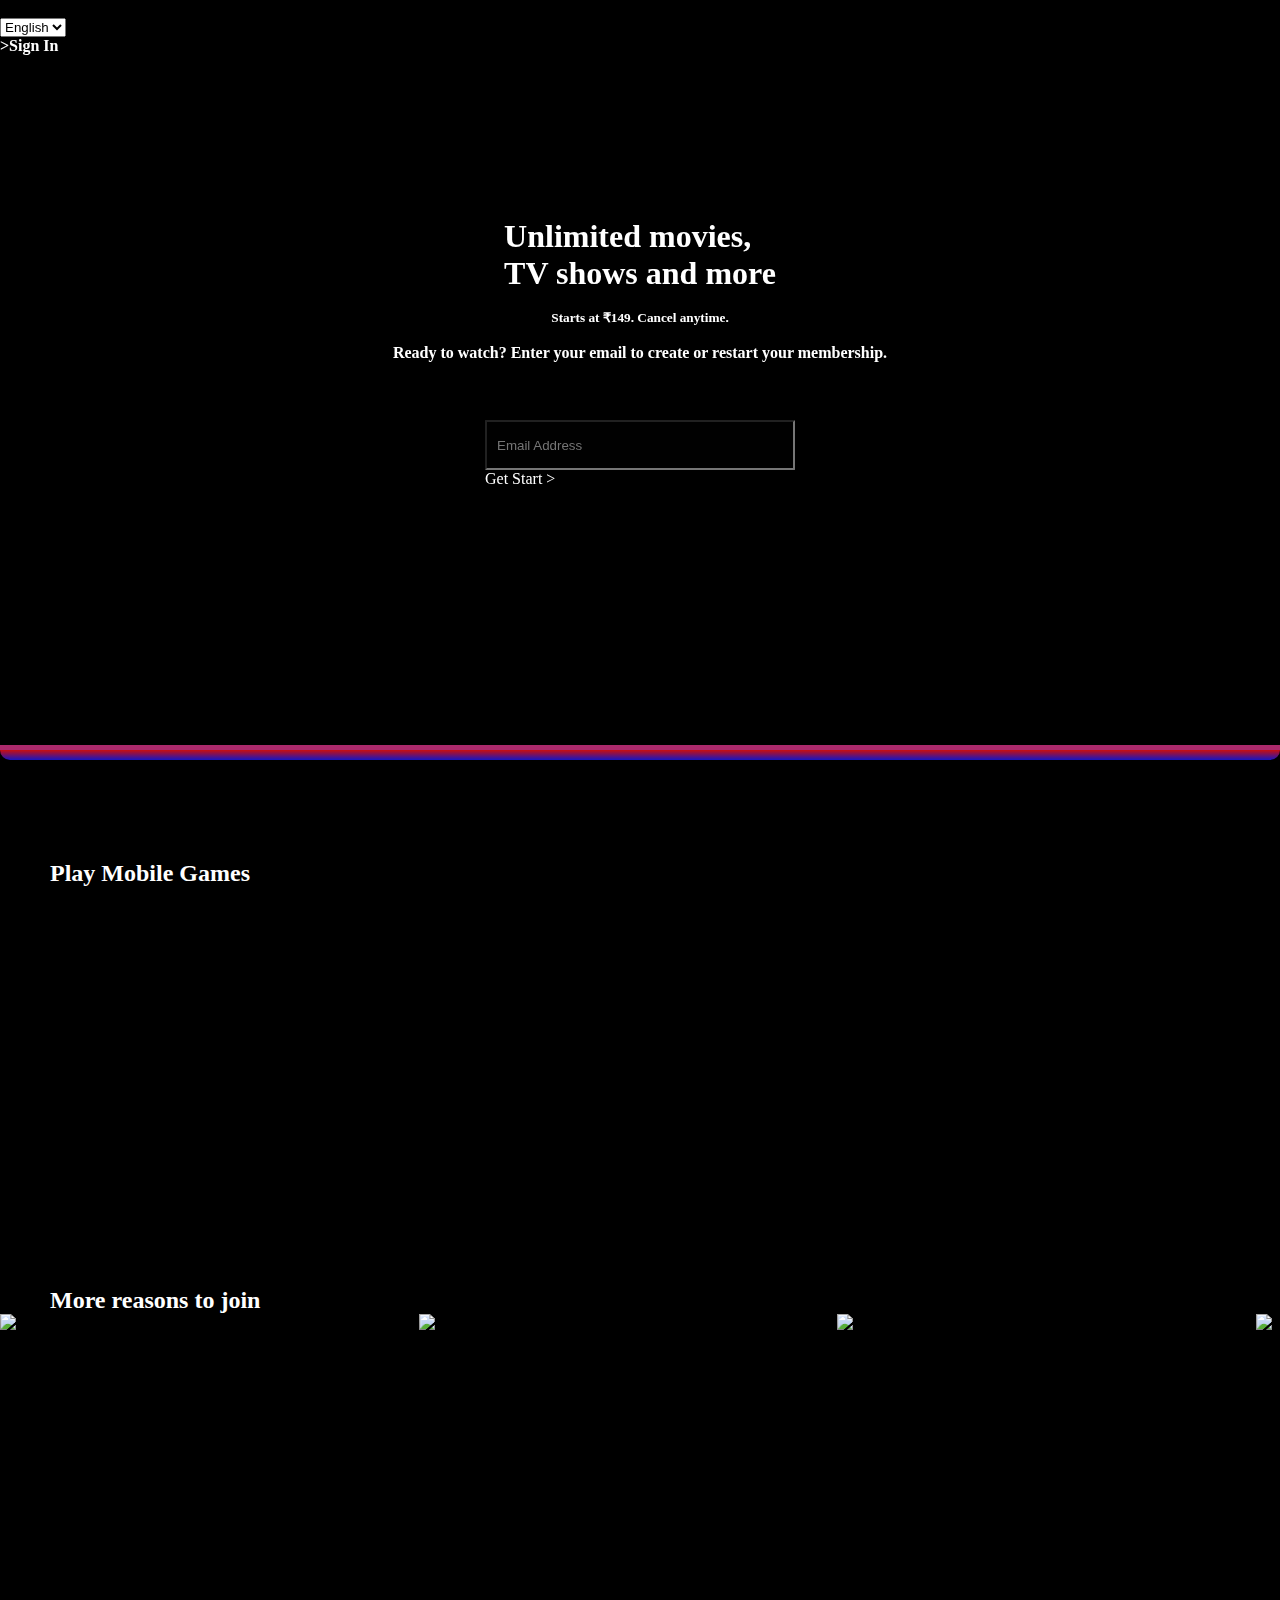
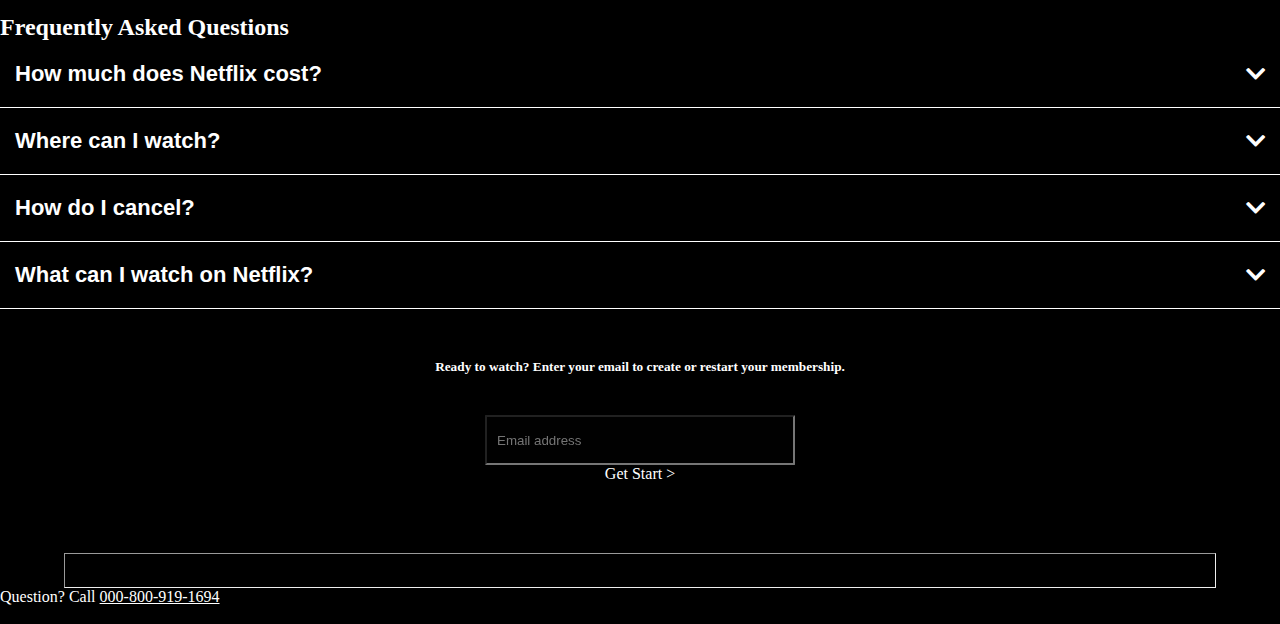
==== index.html @ 48da44a6 "Add files via upload" ====
<!DOCTYPE html>
<html lang="en">
  <head>
    <meta charset="UTF-8" />
    <meta name="viewport" content="width=device-width, initial-scale=1.0" />
    <title>Netflix-Rewa</title>
    <link
      href="https://cdn.jsdelivr.net/npm/bootstrap@5.3.2/dist/css/bootstrap.min.css"
      rel="stylesheet"
      integrity="sha384-T3c6CoIi6uLrA9TneNEoa7RxnatzjcDSCmG1MXxSR1GAsXEV/Dwwykc2MPK8M2HN"
      crossorigin="anonymous"
    />
    <link
      rel="stylesheet"
      href="https://cdnjs.cloudflare.com/ajax/libs/font-awesome/4.7.0/css/font-awesome.min.css"
    />
    <script
      src="https://cdn.jsdelivr.net/npm/bootstrap@5.3.2/dist/js/bootstrap.bundle.min.js"
      integrity="sha384-C6RzsynM9kWDrMNeT87bh95OGNyZPhcTNXj1NW7RuBCsyN/o0jlpcV8Qyq46cDfL"
      crossorigin="anonymous"
    ></script>
    <link rel="stylesheet" href="style.css" />
    <link
      rel="stylesheet"
      href="https://cdnjs.cloudflare.com/ajax/libs/font-awesome/5.15.1/css/all.min.css"
    />

    <link
      href="https://fonts.googleapis.com/css2?family=Open+Sans&display=swap"
      rel="stylesheet"
    />
  </head>
  <style>
    * {
      margin: 0%;
      padding: 0%;
      box-sizing: border-box;
     
    }
    body{
      background-color: #000;
    }
    
   
    #info {
       height: 80%;
      display: flex;
      flex-direction: column;
      align-items: center;
      justify-content: center;
    }
    h1 {
      color: white;
      display: flex;
      flex-direction: column;

      font-weight: bold;
    }
    h5 {
      color: #fff;
    }
    b {
      color: #fff;
    }
    input {
      height: 50px;
      width: 310px;
    }
    container-fluid h3 {
      border-radius: 8px;
      height: 50px;
      width: 600px;
      color: #fff;
      background-color: rgb(179, 158, 158);
      margin-top: 10px;
      box-shadow: 5px 5px 10px -1 rgb(11, 11, 210),
        -5px -5px 10px -1px rgb(173, 12, 12);
    }
    h3:hover {
      background-color: gray;
    }
    .im{
      display: flex;
      align-items: center;
    }
    @media screen and (max-width: 800px) {
      h3 {
        font-size: small;
        width: 200px;
        height: 40px;
      }
      img {
        width: 100px;
        height: 40px;
      }
    }
    @media screen and (max-width: 1200px) and (min-width: 800px) {
      h3 {
        font-size: small;
        width: 250px;
        height: 45px;
      }
      
    }
    @media screen and (max-width: 600px) {
      .img {
        
        height: 200px;
        width: 300px;
        text-align: center;
      }
      .img-4{
        display:flex;
        flex-direction: column;
        align-items: center;
        
      }
      .img-4 img{
        width: 80%;
        height:200px;
      }
      #im {
        height: 150px;
        width: 250px;
        display: flex;
      align-items: center;
      }
    }
    #email {
      border-radius: 1px;
      background-color: rgba(5, 3, 3, 0.216);
      backdrop-filter: blur(10px);
      margin-top: 40px;padding: 10px;
    }
    hr{
      
      margin-top: 70px;
      height: 35px;
      width: 90%;
      margin-left: 5%;
      color: #877d7d81;
    }
    p{
      color: #fff;
    }
    .animate {
     
      background: linear-gradient(to top, rgb(21, 21, 194),rgb(202, 14, 14) );
      border-radius: 0 0 30px 30px;
 
      height: 10px;
      margin: 0;
      display: flex;
      align-items: center;
      justify-content: center;
     
      color: white; 
    }
    

    .img-4{
      display: flex;
      justify-content: space-between;
      flex-wrap: wrap;
    }
  </style>
  <body>
    <div
      class="container-fluid"
      style="
        height: 750px;
        background-image: url(https://www.okynemedialab.com/wp-content/uploads/2019/11/netflix-background-50-Black-1024x576.jpg);
        background-size: cover;
        backdrop-filter: blur(40px);
        border-bottom: 5px solid rgb(171, 42, 108);
        background-attachment:fixed;
      "
    >
      <div class="d-flex align-items-center">
        <strong role="status" id="logo"
          ><img src="/photos/logo.png" alt="" height="80px"
          id="grayscale"
        /></strong>
        <div class="btn ms-auto" aria-hidden="true">
          <select name="language" id="language">
            English
            <option value="language">English</option>
            <option value="language">Hindi</option>
          </select>
        </div>
        <div class="btn btn-danger btn-sm" >
          <a href="/login.html" style="color: #fff; text-decoration: none; font-weight: bold;">>Sign In</a>
           
        </div>
      </div>
      <div id="info">
        <h1>Unlimited movies,<br />TV shows and more</h1>
        <br />
        <h5>Starts at ₹149. Cancel anytime.</h5>
        <br />
        <b
          >Ready to watch? Enter your email to create or restart your
          membership.</b
        ><br />
       
        <label for="email">
        <input type="email" placeholder="Email Address" id="email"  required name="emails" style="color:#fff;" />
        <div class="btn btn-danger btn-lg">
          <a
            href=""
            style="color: white; font-weight: 400; text-decoration: none"
            >Get Start ></a
          >
        </div>
       
        </label>
        </div>
       </form>
      </div>
      
    </div>
    <div class="animate"></div>
    <div
      class="container-fluid"
      style="background-color: #000; margin-top: 0px"
    >
      <div
        class="container-fluid"
        style="
          display: flex;
          flex-direction: column;
          align-items: center;
          display: block;
        "
      >
        <h2 style="color: #fff; padding: 100px 0 0 50px">Play Mobile Games</h2>
        <div class="im">
          <img
          src="/photos/man.png"
          alt=""
          height="300px"
          style="border-radius: 5px; margin-left:20%;"
          id="im"
        />
        </div>
        <h2 style="color: #fff; padding: 100px 0 0 50px">
          More reasons to join
        </h2>
        <div class="img-4">
          <img src="/photos/man21.png" alt="q" height="300px" id="img" />
          <img src="/photos/man22.png" alt="q" height="300px" id="img" />
          <img src="/photos/man23.png" alt="q" height="300px" id="img" />
          <img src="/photos/man24.png" alt="q" height="300px" id="img" />
        </div>
        <h2 style="color: #fff">Frequently Asked Questions</h2>
        <div class="questions-container">
          <div class="question">
            <button>
              <span>How much does Netflix cost?</span>
              <i class="fas fa-chevron-down d-arrow"></i>
            </button>
            <p>
              Start With An Online Course.An online tutorial is probably the
              best way to learn JavaScript.If you're serious about learning
              fast, efficiently and without missing any important information,
              then you should consider enrolling in an online course.
            </p>
          </div>

          <div class="question">
            <button>
              <span>Where can I watch?</span>
              <i class="fas fa-chevron-down d-arrow"></i>
            </button>
            <p>
              I suggest taking a look at Typescript and learning some popular
              frontend framework (Angular, React, Vue). If you are interested in
              backend, take a look at Node. js.
            </p>
          </div>

          <div class="question">
            <button>
              <span>How do I cancel?</span>
              <i class="fas fa-chevron-down d-arrow"></i>
            </button>
            <p>
              Lorem ipsum dolor sit amet consectetur adipisicing elit. Quasi
              laboriosam ea odit voluptate culpa quas explicabo.
            </p>
          </div>

          <div class="question">
            <button>
              <span>What can I watch on Netflix?</span>
              <i class="fas fa-chevron-down d-arrow"></i>
            </button>
            <p>
              Lorem ipsum dolor sit amet consectetur adipisicing elit. Natus
              corporis pariatur a maiores minus tempore magni nam beatae dolores
              omnis.
            </p>
          </div>
        </div>
        <h5
          style="
            color: #fff;
            font-weight: bold;
            margin-top: 50px;
            text-align: center;
          "
        >
          Ready to watch? Enter your email to create or restart your membership.
        </h5>
        <center>
          <input
            type="email"
            name="email"
            placeholder="Email address"
            id="email"
          required
            
          />
          <div class="btn btn-danger btn-lg">
            <a
              href=""
              style="color: white; font-weight: 400; text-decoration: none"
              >Get Start ></a
            >
          </div>
        </center>
        <hr>
       <footer>
        <p>
          Question? Call <a href="tel:000-800-919-1694" style="color: #fff;"> 000-800-919-1694</a>
        </p>
        <br>
        <div class="foot">

        </div>
       </footer>

      </div>
    </div>
    <script>
      const buttons = document.querySelectorAll("button");
      buttons.forEach((button) => {
        button.addEventListener("click", () => {
          const faq = button.nextElementSibling;
          const icon = button.children[1];

          faq.classList.toggle("show");
          icon.classList.toggle("rotate");
        });
      });
    </script>
  </body>
</html>
---- style.css ----
.question{
    border-bottom: 1px solid #fff;
}
.question button{
    width: 100%;
    background-color: #000;
    display: flex;
    justify-content: space-between;
    align-items: center;
    padding: 20px 15px;
    border:none;
    outline: none;
    font-size: 22px;
    color: #fff;
    font-weight: 700;
    cursor: pointer;
}
.question p{
    font-size: 22px;
    max-height: 0;
    opacity: 0;
    color: #fff;
    line-height: 1.5;
    overflow: hidden;
    transition: all 0.6s ease;
}
.d-arrow{
    transition: transform 0.5s ease-in ;
    color: #fff;
}


.question p.show{
    max-height: 200px; 
    opacity: 1;
    padding:0px 15px 30px 15px;
}
.question button .d-arrow.rotate{
    transform: rotate(180deg);
}
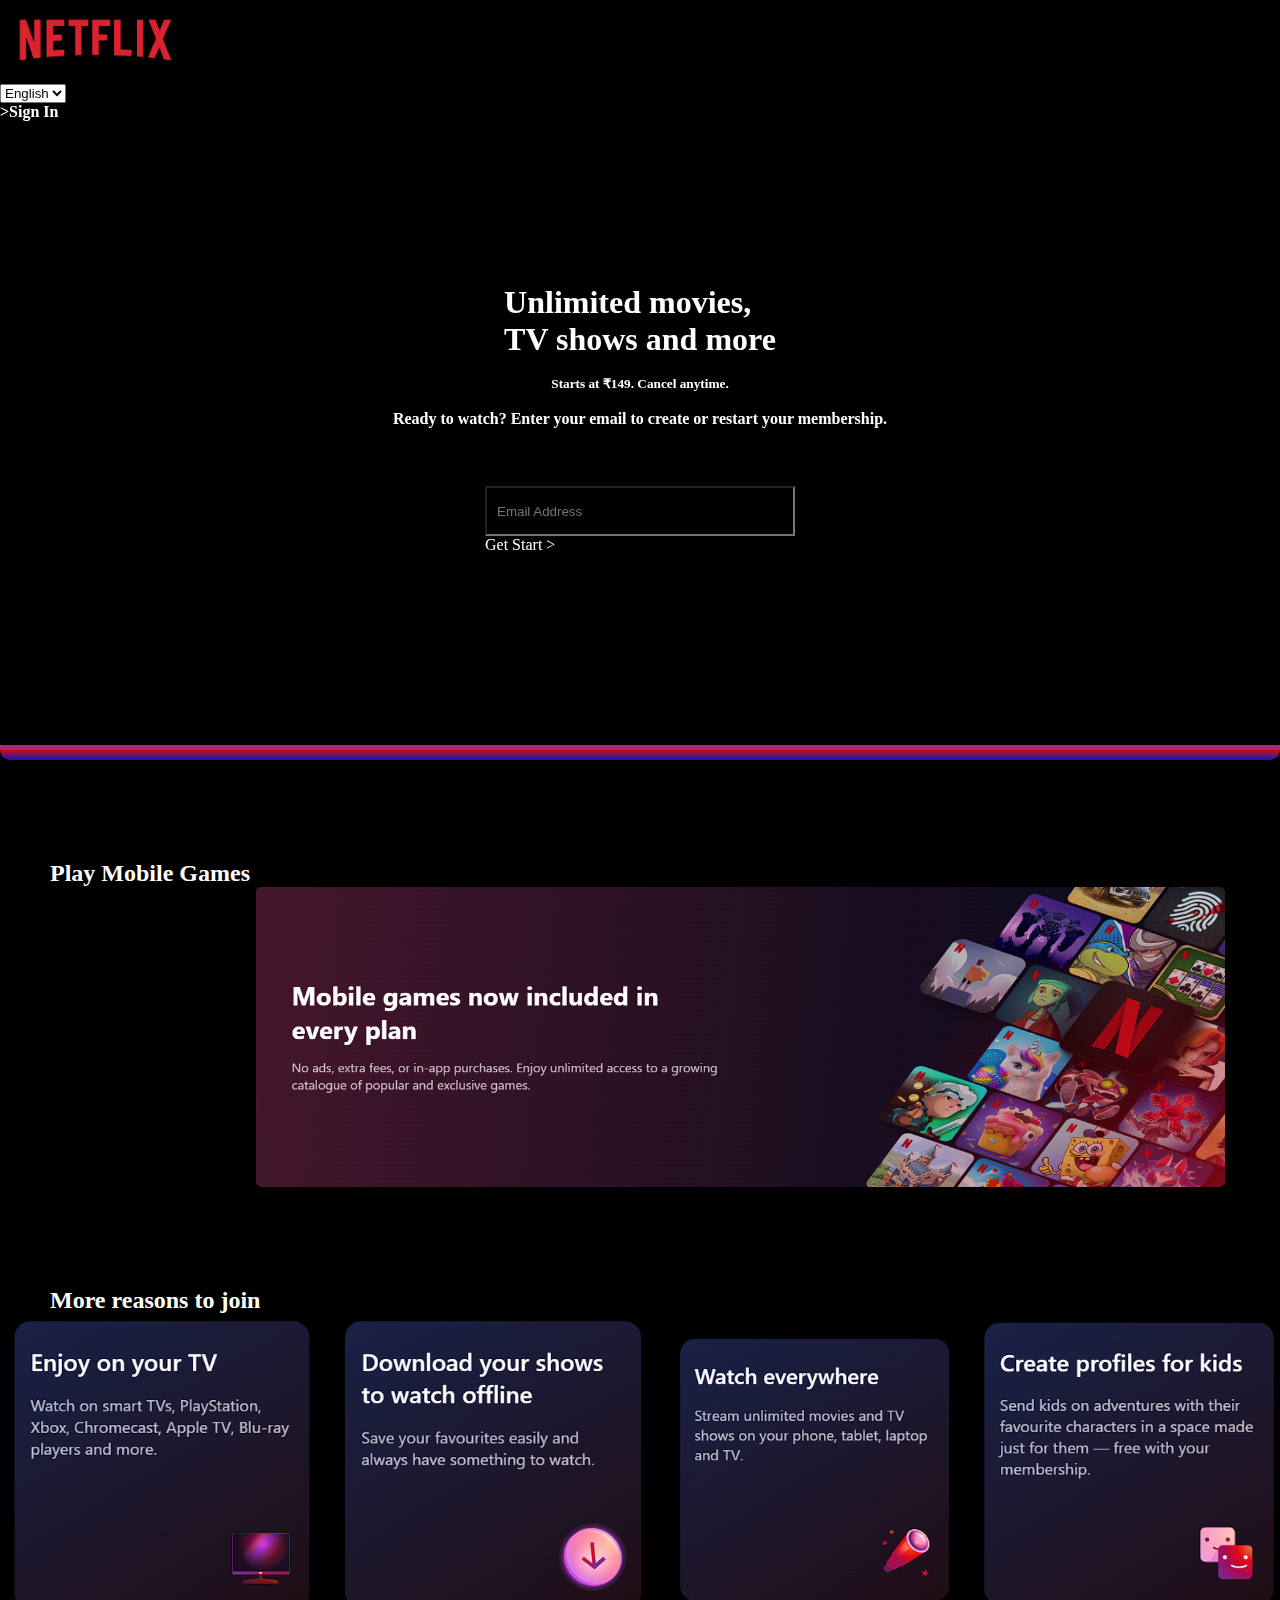
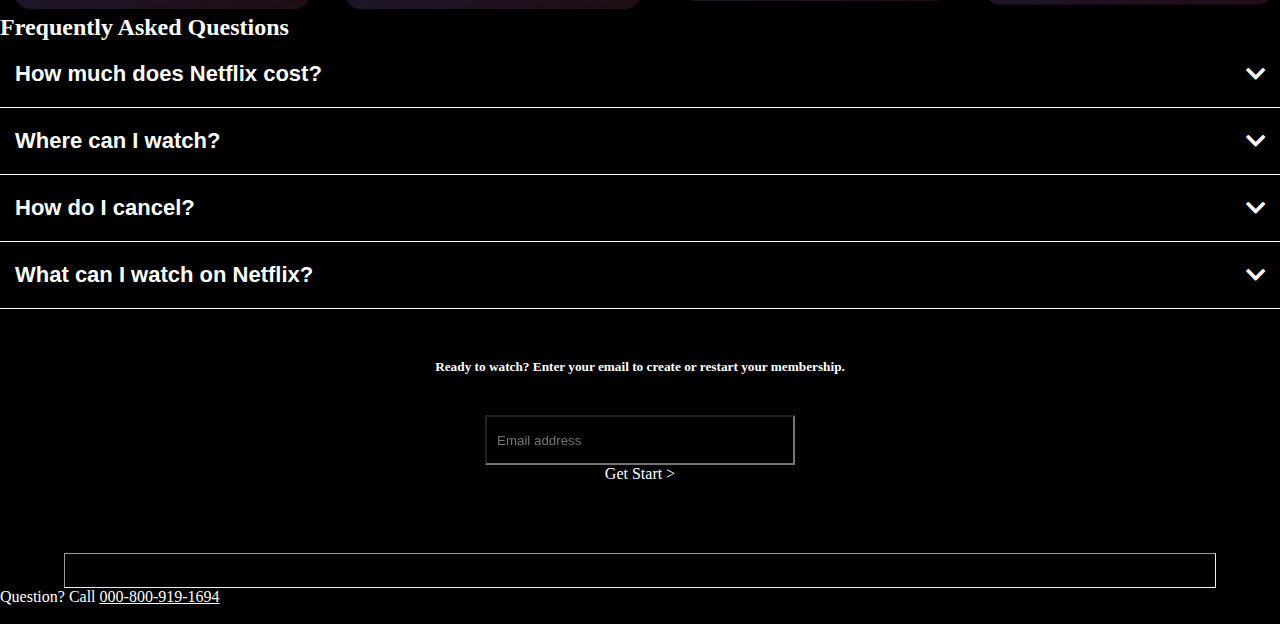
==== commit 2daa8c0d: "Update index.html" ====
--- a/index.html
+++ b/index.html
@@ -178,7 +178,7 @@
     >
       <div class="d-flex align-items-center">
         <strong role="status" id="logo"
-          ><img src="/photos/logo.png" alt="" height="80px"
+          ><img src="/logo.png" alt="" height="80px"
           id="grayscale"
         /></strong>
         <div class="btn ms-auto" aria-hidden="true">
@@ -236,7 +236,7 @@
         <h2 style="color: #fff; padding: 100px 0 0 50px">Play Mobile Games</h2>
         <div class="im">
           <img
-          src="/photos/man.png"
+          src="/man.png"
           alt=""
           height="300px"
           style="border-radius: 5px; margin-left:20%;"
@@ -247,10 +247,10 @@
           More reasons to join
         </h2>
         <div class="img-4">
-          <img src="/photos/man21.png" alt="q" height="300px" id="img" />
-          <img src="/photos/man22.png" alt="q" height="300px" id="img" />
-          <img src="/photos/man23.png" alt="q" height="300px" id="img" />
-          <img src="/photos/man24.png" alt="q" height="300px" id="img" />
+          <img src="/man21.png" alt="q" height="300px" id="img" />
+          <img src="/man22.png" alt="q" height="300px" id="img" />
+          <img src="/man23.png" alt="q" height="300px" id="img" />
+          <img src="/man24.png" alt="q" height="300px" id="img" />
         </div>
         <h2 style="color: #fff">Frequently Asked Questions</h2>
         <div class="questions-container">
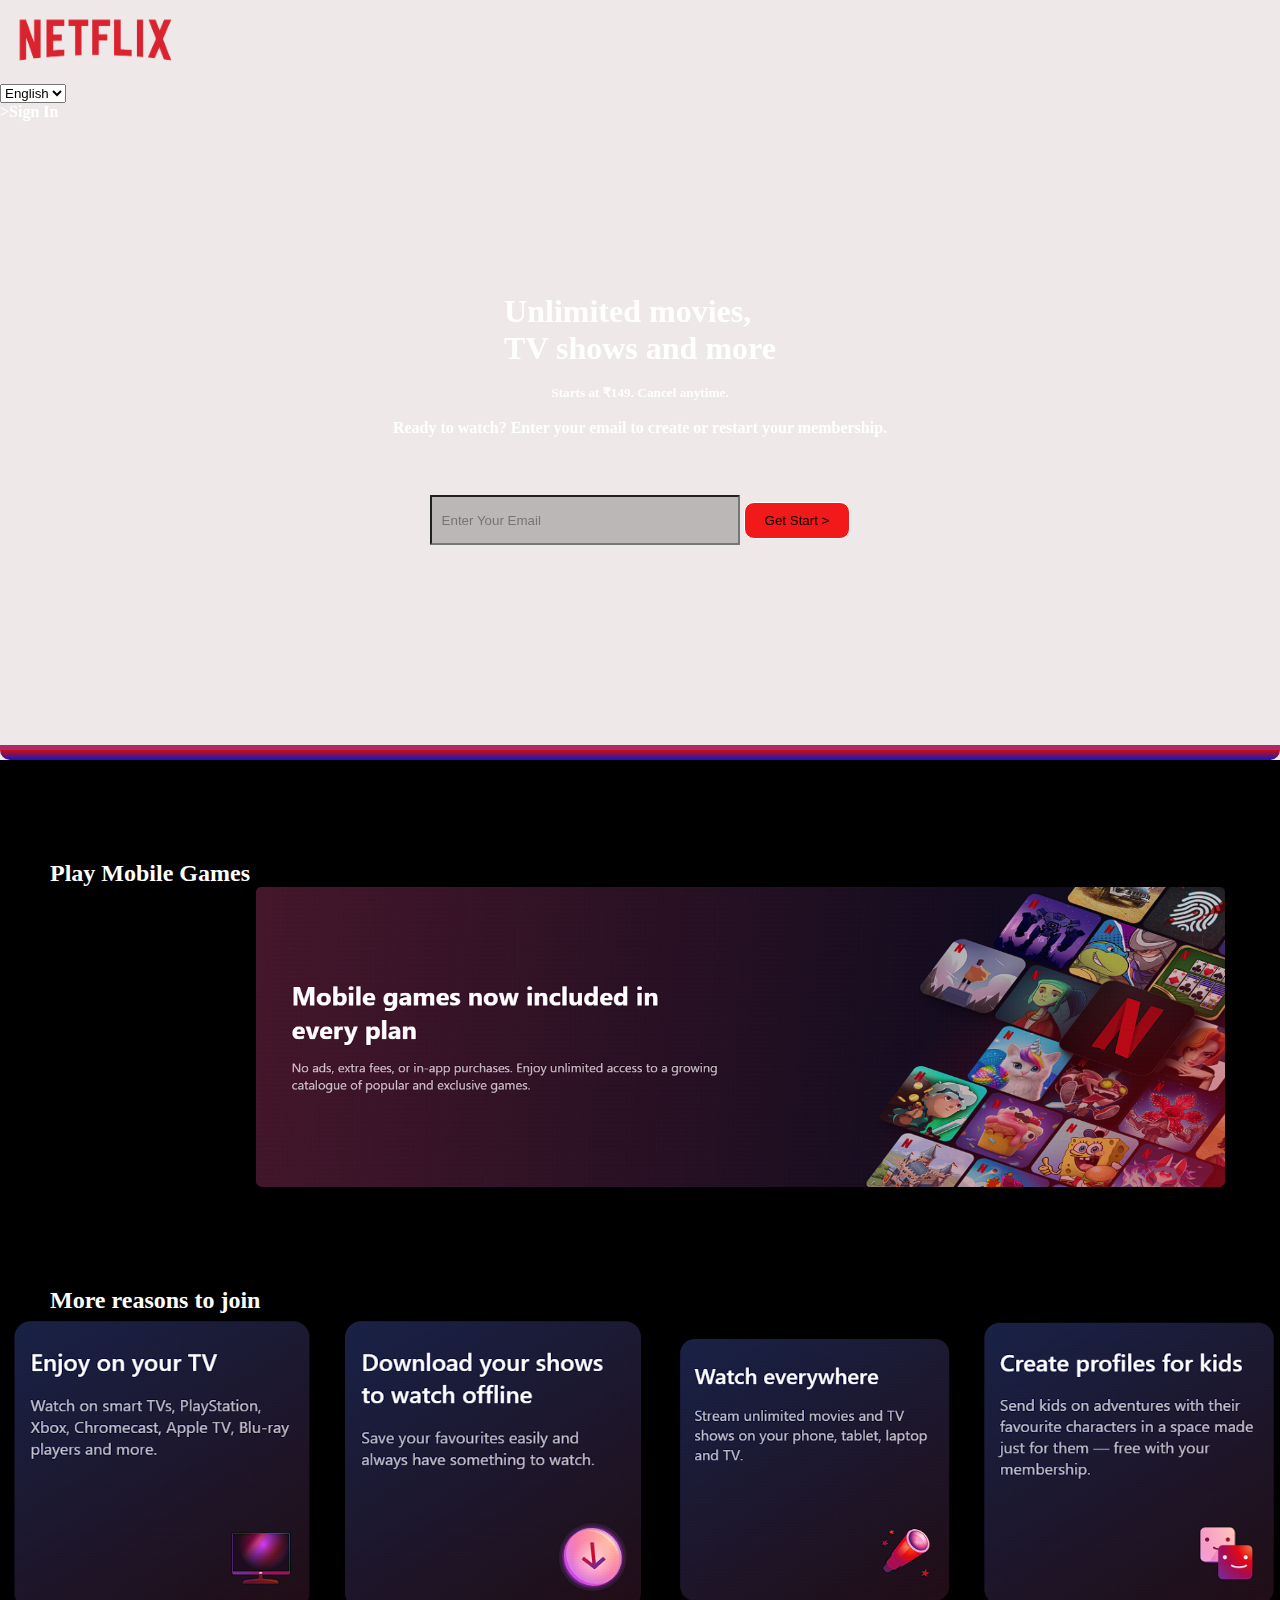
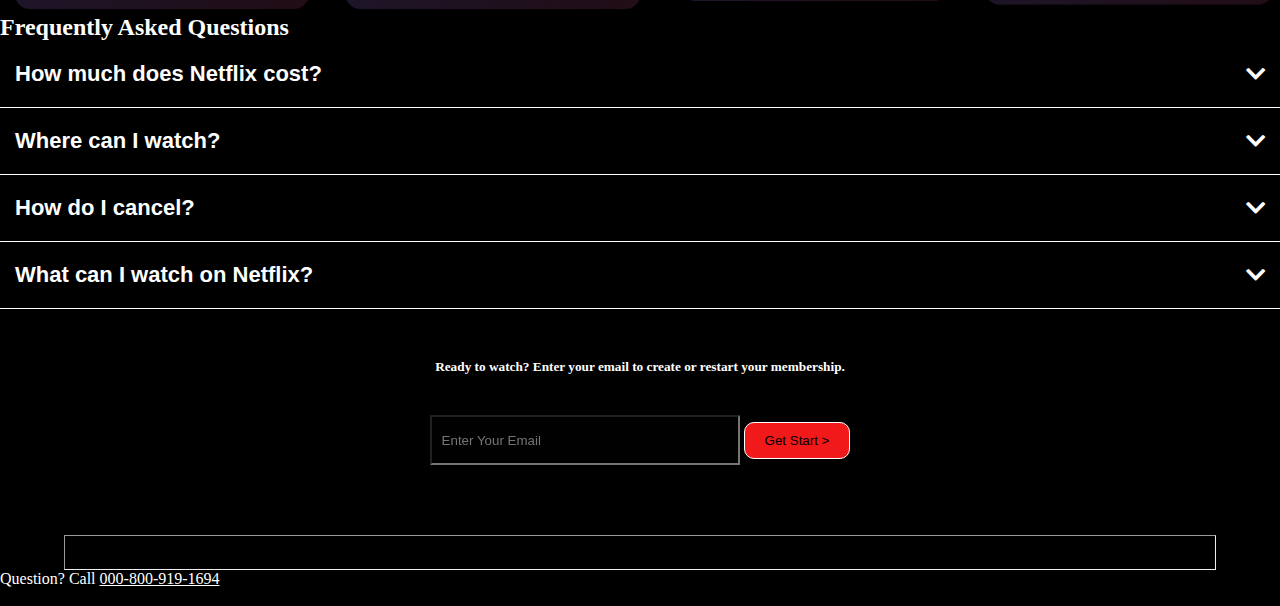
==== commit e7224a64: "Update index.html" ====
--- a/index.html
+++ b/index.html
@@ -38,7 +38,7 @@
      
     }
     body{
-      background-color: #000;
+      background-color: #eee8e8;
     }
     
    
@@ -125,12 +125,25 @@
         display: flex;
       align-items: center;
       }
+     form #email{
+      margin-left: 12%;
+     }
+     form button{
+        margin: 2% 32%;
+      }
     }
     #email {
       border-radius: 1px;
       background-color: rgba(5, 3, 3, 0.216);
       backdrop-filter: blur(10px);
       margin-top: 40px;padding: 10px;
+    }
+    button{
+      padding: 10px 20px;
+      background-color: rgb(241, 25, 25);
+      border: 1px solid  #fff;
+      border-radius: 10px;
+
     }
     hr{
       
@@ -162,6 +175,7 @@
       display: flex;
       justify-content: space-between;
       flex-wrap: wrap;
+      gap: 5px;
     }
   </style>
   <body>
@@ -202,15 +216,12 @@
           >Ready to watch? Enter your email to create or restart your
           membership.</b
         ><br />
-       
-        <label for="email">
-        <input type="email" placeholder="Email Address" id="email"  required name="emails" style="color:#fff;" />
-        <div class="btn btn-danger btn-lg">
-          <a
-            href=""
-            style="color: white; font-weight: 400; text-decoration: none"
-            >Get Start ></a
-          >
+       <form action="submit"  id="emailForm">
+        
+          <input type="email" id="email" name="email" placeholder="Enter Your Email " required>
+          <button type="submit" id="submitLink">Get Start > </button>
+          
+        </form>
         </div>
        
         </label>
@@ -313,21 +324,15 @@
           Ready to watch? Enter your email to create or restart your membership.
         </h5>
         <center>
-          <input
-            type="email"
-            name="email"
-            placeholder="Email address"
-            id="email"
-          required
+          <form action="submit">
             
-          />
-          <div class="btn btn-danger btn-lg">
-            <a
-              href=""
-              style="color: white; font-weight: 400; text-decoration: none"
-              >Get Start ></a
-            >
-          </div>
+            <input type="email" id="email" name="email" placeholder="Enter Your Email " required>
+              <a
+                href="/registration.html"
+                style="color: white; font-weight: 400; text-decoration: none"
+                ><button type="submit">Get Start ></button></a
+              >
+            </form>
         </center>
         <hr>
        <footer>
@@ -342,6 +347,7 @@
 
       </div>
     </div>
+    
     <script>
       const buttons = document.querySelectorAll("button");
       buttons.forEach((button) => {
@@ -354,5 +360,18 @@
         });
       });
     </script>
+    <script>
+      document.getElementById('emailForm').addEventListener('submit', function(event) {
+            event.preventDefault();
+            var emailInput = document.getElementById('email');
+            if (emailInput.checkValidity()) {
+                var email = emailInput.value;
+                // Replace 'your-link.html' with the actual link you want to redirect to
+                window.location.href = '/registration.html' ;
+            } else {
+                alert('Please enter a valid email address.');
+            }
+        });
+    </script>
   </body>
 </html>
